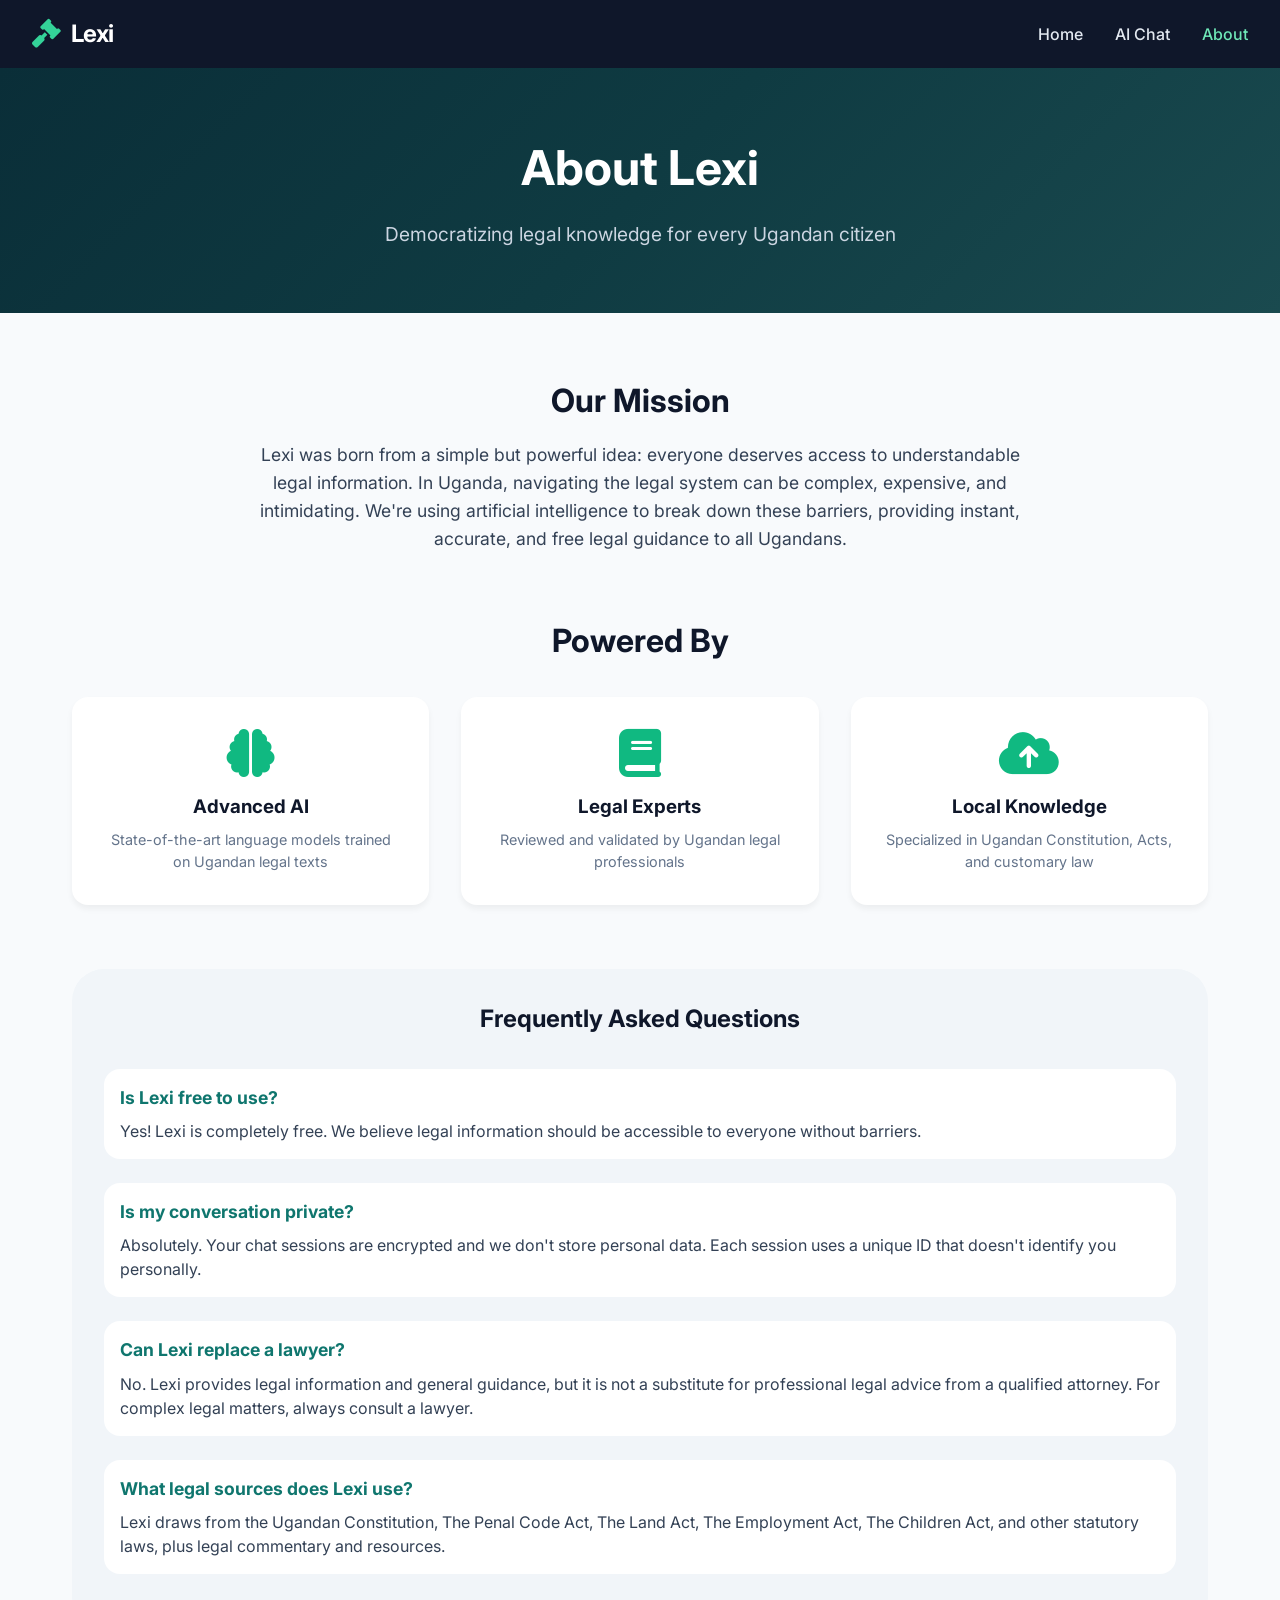
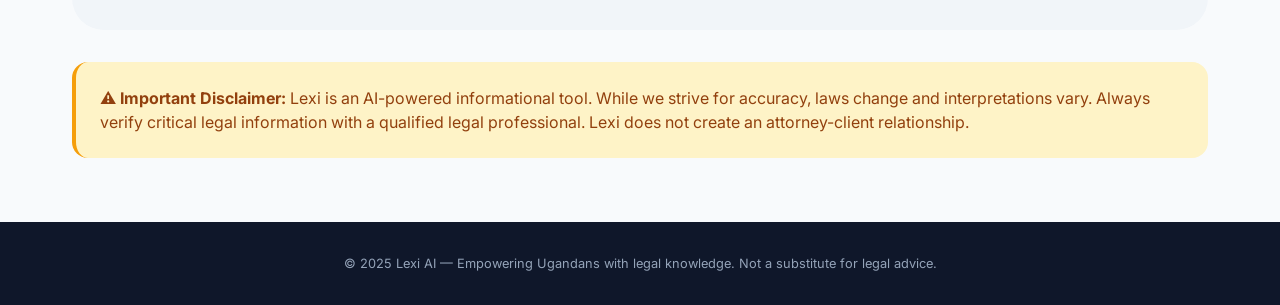
==== about.html @ 68302f78 "Add files via upload" ====
<!DOCTYPE html>
<html lang="en">
<head>
  <meta charset="UTF-8" />
  <meta name="viewport" content="width=device-width, initial-scale=1.0, user-scalable=yes" />
  <title>About Lexi - Uganda Legal AI Assistant</title>
  <link rel="stylesheet" href="styles.css" />
  <link href="https://fonts.googleapis.com/css2?family=Inter:opsz,wght@14..32,300;400;500;600;700&display=swap" rel="stylesheet" />
  <link rel="stylesheet" href="https://cdnjs.cloudflare.com/ajax/libs/font-awesome/6.0.0-beta3/css/all.min.css" />
  <style>
    /* About page specific styles */
    .about-page {
      min-height: 100vh;
      display: flex;
      flex-direction: column;
      background: #f8fafc;
    }
    
    .about-nav {
      background: #0f172a;
      padding: 1rem 2rem;
      display: flex;
      justify-content: space-between;
      align-items: center;
      flex-wrap: wrap;
      gap: 1rem;
    }
    
    .about-nav .logo {
      display: flex;
      align-items: center;
      gap: 10px;
      font-size: 1.5rem;
      font-weight: 700;
      color: white;
      text-decoration: none;
    }
    
    .about-nav .logo i {
      font-size: 1.8rem;
      color: #34d399;
    }
    
    .about-nav .nav-links {
      display: flex;
      gap: 2rem;
    }
    
    .about-nav .nav-links a {
      color: #e2e8f0;
      text-decoration: none;
      font-weight: 500;
      transition: color 0.2s;
    }
    
    .about-nav .nav-links a:hover, .about-nav .nav-links a.active {
      color: #6ee7b7;
    }
    
    .about-hero {
      background: linear-gradient(135deg, #0a2e38 0%, #0f3b42 50%, #1a4a4f 100%);
      color: white;
      padding: 4rem 2rem;
      text-align: center;
    }
    
    .about-hero h1 {
      font-size: 3rem;
      margin-bottom: 1rem;
    }
    
    .about-hero p {
      font-size: 1.2rem;
      max-width: 700px;
      margin: 0 auto;
      color: #cbd5e1;
    }
    
    .about-content {
      max-width: 1200px;
      margin: 0 auto;
      padding: 4rem 2rem;
    }
    
    .mission-section {
      text-align: center;
      margin-bottom: 4rem;
    }
    
    .mission-section h2 {
      font-size: 2rem;
      margin-bottom: 1rem;
      color: #0f172a;
    }
    
    .mission-section p {
      font-size: 1.1rem;
      color: #334155;
      max-width: 800px;
      margin: 0 auto;
      line-height: 1.6;
    }
    
    .team-section {
      margin-bottom: 4rem;
    }
    
    .team-section h2 {
      text-align: center;
      font-size: 2rem;
      margin-bottom: 2rem;
      color: #0f172a;
    }
    
    .team-grid {
      display: flex;
      flex-wrap: wrap;
      gap: 2rem;
      justify-content: center;
    }
    
    .team-card {
      background: white;
      border-radius: 1rem;
      padding: 2rem;
      text-align: center;
      flex: 1;
      min-width: 200px;
      box-shadow: 0 4px 6px rgba(0, 0, 0, 0.05);
      transition: transform 0.2s;
    }
    
    .team-card:hover {
      transform: translateY(-5px);
    }
    
    .team-card i {
      font-size: 3rem;
      color: #10b981;
      margin-bottom: 1rem;
    }
    
    .team-card h3 {
      margin-bottom: 0.5rem;
      color: #0f172a;
    }
    
    .team-card p {
      color: #64748b;
      font-size: 0.9rem;
    }
    
    .faq-section {
      background: #f1f5f9;
      border-radius: 2rem;
      padding: 2rem;
      margin-top: 2rem;
    }
    
    .faq-section h2 {
      text-align: center;
      margin-bottom: 2rem;
      color: #0f172a;
    }
    
    .faq-item {
      margin-bottom: 1.5rem;
      padding: 1rem;
      background: white;
      border-radius: 1rem;
    }
    
    .faq-item h3 {
      color: #0f766e;
      margin-bottom: 0.5rem;
      font-size: 1.1rem;
    }
    
    .faq-item p {
      color: #334155;
      line-height: 1.5;
    }
    
    .disclaimer {
      background: #fef3c7;
      border-left: 4px solid #f59e0b;
      padding: 1.5rem;
      border-radius: 1rem;
      margin-top: 2rem;
    }
    
    .disclaimer p {
      color: #92400e;
      margin: 0;
    }
    
    footer {
      text-align: center;
      padding: 2rem;
      background: #0f172a;
      color: #94a3b8;
      font-size: 0.8rem;
    }
    
    @media (max-width: 768px) {
      .about-hero h1 {
        font-size: 2rem;
      }
      .team-grid {
        flex-direction: column;
      }
    }
  </style>
</head>
<body>
  <div class="about-page">
    <nav class="about-nav">
      <a href="index.html" class="logo">
        <i class="fas fa-gavel"></i>
        <span>Lexi</span>
      </a>
      <div class="nav-links">
        <a href="index.html">Home</a>
        <a href="chat.html">AI Chat</a>
        <a href="about.html" class="active">About</a>
      </div>
    </nav>

    <div class="about-hero">
      <h1>About Lexi</h1>
      <p>Democratizing legal knowledge for every Ugandan citizen</p>
    </div>

    <div class="about-content">
      <div class="mission-section">
        <h2>Our Mission</h2>
        <p>Lexi was born from a simple but powerful idea: everyone deserves access to understandable legal information. In Uganda, navigating the legal system can be complex, expensive, and intimidating. We're using artificial intelligence to break down these barriers, providing instant, accurate, and free legal guidance to all Ugandans.</p>
      </div>

      <div class="team-section">
        <h2>Powered By</h2>
        <div class="team-grid">
          <div class="team-card">
            <i class="fas fa-brain"></i>
            <h3>Advanced AI</h3>
            <p>State-of-the-art language models trained on Ugandan legal texts</p>
          </div>
          <div class="team-card">
            <i class="fas fa-book"></i>
            <h3>Legal Experts</h3>
            <p>Reviewed and validated by Ugandan legal professionals</p>
          </div>
          <div class="team-card">
            <i class="fas fa-cloud-upload-alt"></i>
            <h3>Local Knowledge</h3>
            <p>Specialized in Ugandan Constitution, Acts, and customary law</p>
          </div>
        </div>
      </div>

      <div class="faq-section">
        <h2>Frequently Asked Questions</h2>
        <div class="faq-item">
          <h3>Is Lexi free to use?</h3>
          <p>Yes! Lexi is completely free. We believe legal information should be accessible to everyone without barriers.</p>
        </div>
        <div class="faq-item">
          <h3>Is my conversation private?</h3>
          <p>Absolutely. Your chat sessions are encrypted and we don't store personal data. Each session uses a unique ID that doesn't identify you personally.</p>
        </div>
        <div class="faq-item">
          <h3>Can Lexi replace a lawyer?</h3>
          <p>No. Lexi provides legal information and general guidance, but it is not a substitute for professional legal advice from a qualified attorney. For complex legal matters, always consult a lawyer.</p>
        </div>
        <div class="faq-item">
          <h3>What legal sources does Lexi use?</h3>
          <p>Lexi draws from the Ugandan Constitution, The Penal Code Act, The Land Act, The Employment Act, The Children Act, and other statutory laws, plus legal commentary and resources.</p>
        </div>
      </div>

      <div class="disclaimer">
        <p><strong>⚠️ Important Disclaimer:</strong> Lexi is an AI-powered informational tool. While we strive for accuracy, laws change and interpretations vary. Always verify critical legal information with a qualified legal professional. Lexi does not create an attorney-client relationship.</p>
      </div>
    </div>

    <footer>
      <p>© 2025 Lexi AI — Empowering Ugandans with legal knowledge. Not a substitute for legal advice.</p>
    </footer>
  </div>
</body>
</html>
---- styles.css ----
* {
  margin: 0;
  padding: 0;
  box-sizing: border-box;
}

body {
  font-family: 'Inter', sans-serif;
  background: #f8fafc;
  color: #0f172a;
  line-height: 1.5;
  scroll-behavior: smooth;
}

.app-wrapper {
  min-height: 100vh;
  display: flex;
  flex-direction: column;
}

/* LANDING SECTION */
.landing {
  background: linear-gradient(135deg, #0a2e38 0%, #0f3b42 50%, #1a4a4f 100%);
  color: white;
  padding: 1rem 2rem 4rem;
  position: relative;
  overflow: hidden;
}

.landing::before {
  content: "";
  position: absolute;
  top: -30%;
  right: -10%;
  width: 500px;
  height: 500px;
  background: radial-gradient(circle, rgba(16, 185, 129, 0.15), transparent);
  border-radius: 50%;
  pointer-events: none;
}

.navbar {
  display: flex;
  justify-content: space-between;
  align-items: center;
  max-width: 1300px;
  margin: 0 auto;
  padding: 1rem 0 2rem;
  flex-wrap: wrap;
  gap: 1rem;
}

.logo {
  display: flex;
  align-items: center;
  gap: 10px;
  font-size: 1.8rem;
  font-weight: 700;
  letter-spacing: -0.5px;
}

.logo i {
  font-size: 2rem;
  color: #34d399;
}

.nav-links {
  display: flex;
  gap: 2rem;
  align-items: center;
}

.nav-links a {
  color: #e2e8f0;
  text-decoration: none;
  font-weight: 500;
  transition: color 0.2s;
  cursor: pointer;
}

.nav-links a:hover {
  color: #6ee7b7;
}

.hero {
  max-width: 1300px;
  margin: 2rem auto 0;
  display: flex;
  flex-wrap: wrap;
  align-items: center;
  justify-content: space-between;
  gap: 3rem;
}

.hero-text {
  flex: 1;
  min-width: 280px;
}

.hero-text h1 {
  font-size: 3.2rem;
  font-weight: 700;
  line-height: 1.2;
  background: linear-gradient(to right, #ffffff, #a7f3d0);
  -webkit-background-clip: text;
  background-clip: text;
  color: transparent;
  margin-bottom: 1.2rem;
}

.hero-text p {
  font-size: 1.2rem;
  color: #cbd5e1;
  margin-bottom: 2rem;
  max-width: 550px;
}

.hero-buttons {
  display: flex;
  gap: 1rem;
  flex-wrap: wrap;
}

.btn-primary {
  background: #10b981;
  color: white;
  border: none;
  padding: 0.9rem 2rem;
  border-radius: 60px;
  font-weight: 600;
  font-size: 1rem;
  display: inline-flex;
  align-items: center;
  gap: 10px;
  cursor: pointer;
  transition: all 0.2s ease;
  box-shadow: 0 8px 20px rgba(0, 0, 0, 0.2);
}

.btn-primary:hover {
  background: #059669;
  transform: translateY(-2px);
  box-shadow: 0 12px 24px rgba(0, 0, 0, 0.25);
}

.btn-outline {
  background: transparent;
  border: 1.5px solid #34d399;
  color: #34d399;
  padding: 0.9rem 2rem;
  border-radius: 60px;
  font-weight: 600;
  cursor: pointer;
  transition: all 0.2s;
}

.btn-outline:hover {
  background: rgba(52, 211, 153, 0.1);
  transform: translateY(-2px);
}

.hero-image {
  flex: 1;
  display: flex;
  justify-content: center;
  min-width: 280px;
}

/* Features */
.features {
  background: white;
  padding: 4rem 2rem;
  border-bottom: 1px solid #e2e8f0;
}

.features-container {
  max-width: 1300px;
  margin: 0 auto;
  display: flex;
  flex-wrap: wrap;
  justify-content: space-between;
  gap: 2rem;
}

.feature-card {
  flex: 1;
  text-align: center;
  padding: 1.8rem;
  background: #f1f5f9;
  border-radius: 32px;
  transition: transform 0.2s, box-shadow 0.2s;
}

.feature-card:hover {
  transform: translateY(-5px);
  box-shadow: 0 15px 30px rgba(0, 0, 0, 0.05);
}

.feature-card i {
  font-size: 2.5rem;
  color: #0f766e;
  margin-bottom: 1rem;
}

.feature-card h3 {
  margin-bottom: 0.75rem;
  font-weight: 600;
  font-size: 1.25rem;
}

.feature-card p {
  color: #334155;
  font-size: 0.95rem;
}

/* Chat Section */
.chat-section {
  background: #f1f5f9;
  padding: 3rem 1.5rem 4rem;
  display: flex;
  justify-content: center;
  scroll-margin-top: 20px;
}

.chat-card {
  max-width: 1000px;
  width: 100%;
  background: white;
  border-radius: 2rem;
  box-shadow: 0 25px 45px -12px rgba(0, 0, 0, 0.25);
  overflow: hidden;
  transition: all 0.2s;
}

.chat-header {
  background: #0f172a;
  padding: 1.2rem 1.8rem;
  display: flex;
  align-items: center;
  gap: 12px;
  border-bottom: 1px solid #1e293b;
}

.chat-header i:first-child {
  font-size: 1.8rem;
  color: #34d399;
}

.chat-header h2 {
  font-size: 1.4rem;
  font-weight: 600;
  color: white;
  letter-spacing: -0.3px;
}

.chat-header span {
  background: #10b98120;
  padding: 4px 12px;
  border-radius: 40px;
  font-size: 0.75rem;
  color: #a7f3d0;
  margin-left: auto;
  display: flex;
  align-items: center;
  gap: 6px;
}

.chat-box {
  height: 420px;
  overflow-y: auto;
  padding: 1.5rem;
  background: #ffffff;
  display: flex;
  flex-direction: column;
  gap: 0.8rem;
}

.chat-box::-webkit-scrollbar {
  width: 6px;
}

.chat-box::-webkit-scrollbar-track {
  background: #f1f1f1;
  border-radius: 10px;
}

.chat-box::-webkit-scrollbar-thumb {
  background: #cbd5e1;
  border-radius: 10px;
}

.message {
  max-width: 80%;
  padding: 12px 18px;
  border-radius: 24px;
  line-height: 1.5;
  font-size: 0.95rem;
  animation: fadeSlideUp 0.25s ease-out;
  word-wrap: break-word;
}

@keyframes fadeSlideUp {
  from {
    opacity: 0;
    transform: translateY(8px);
  }
  to {
    opacity: 1;
    transform: translateY(0);
  }
}

.user {
  background: #0b93f6;
  color: white;
  align-self: flex-end;
  border-bottom-right-radius: 6px;
}

.bot {
  background: #f1f5f9;
  color: #0f172a;
  align-self: flex-start;
  border-bottom-left-radius: 6px;
}

.typing {
  background: #e2e8f0;
  color: #475569;
  font-style: italic;
  display: flex;
  align-items: center;
  gap: 6px;
}

.typing i {
  font-size: 0.8rem;
}

.sources {
  margin-top: 12px;
  padding-top: 8px;
  border-top: 1px solid #cbd5e1;
  font-size: 0.7rem;
}

.source {
  background: #f8fafc;
  padding: 5px 8px;
  border-radius: 10px;
  margin-top: 6px;
  font-size: 0.7rem;
  border-left: 3px solid #10b981;
}

.source b {
  color: #0f3b42;
}

.chat-input-area {
  padding: 1rem 1.5rem 1.5rem;
  background: white;
  border-top: 1px solid #e2e8f0;
}

.input-wrapper {
  display: flex;
  align-items: flex-end;
  gap: 12px;
  background: #f8fafc;
  border-radius: 60px;
  padding: 5px 10px 5px 18px;
  border: 1px solid #e2e8f0;
  transition: all 0.2s;
}

.input-wrapper:focus-within {
  border-color: #10b981;
  box-shadow: 0 0 0 3px rgba(16, 185, 129, 0.2);
}

textarea {
  flex: 1;
  border: none;
  background: transparent;
  padding: 12px 0;
  font-family: 'Inter', monospace;
  font-size: 0.95rem;
  resize: none;
  outline: none;
  max-height: 120px;
}

.send-btn {
  background: #10b981;
  border: none;
  width: 44px;
  height: 44px;
  border-radius: 60px;
  color: white;
  cursor: pointer;
  display: flex;
  align-items: center;
  justify-content: center;
  transition: 0.2s;
}

.send-btn:hover {
  background: #059669;
  transform: scale(1.02);
}

.input-hint {
  font-size: 0.7rem;
  color: #64748b;
  margin-top: 10px;
  text-align: center;
}

footer {
  text-align: center;
  padding: 2rem;
  background: #0f172a;
  color: #94a3b8;
  font-size: 0.8rem;
}

/* Responsive */
@media (max-width: 768px) {
  .hero-text h1 {
    font-size: 2.2rem;
  }
  .message {
    max-width: 90%;
  }
  .chat-box {
    height: 360px;
  }
  .landing {
    padding: 1rem 1.2rem 3rem;
  }
}
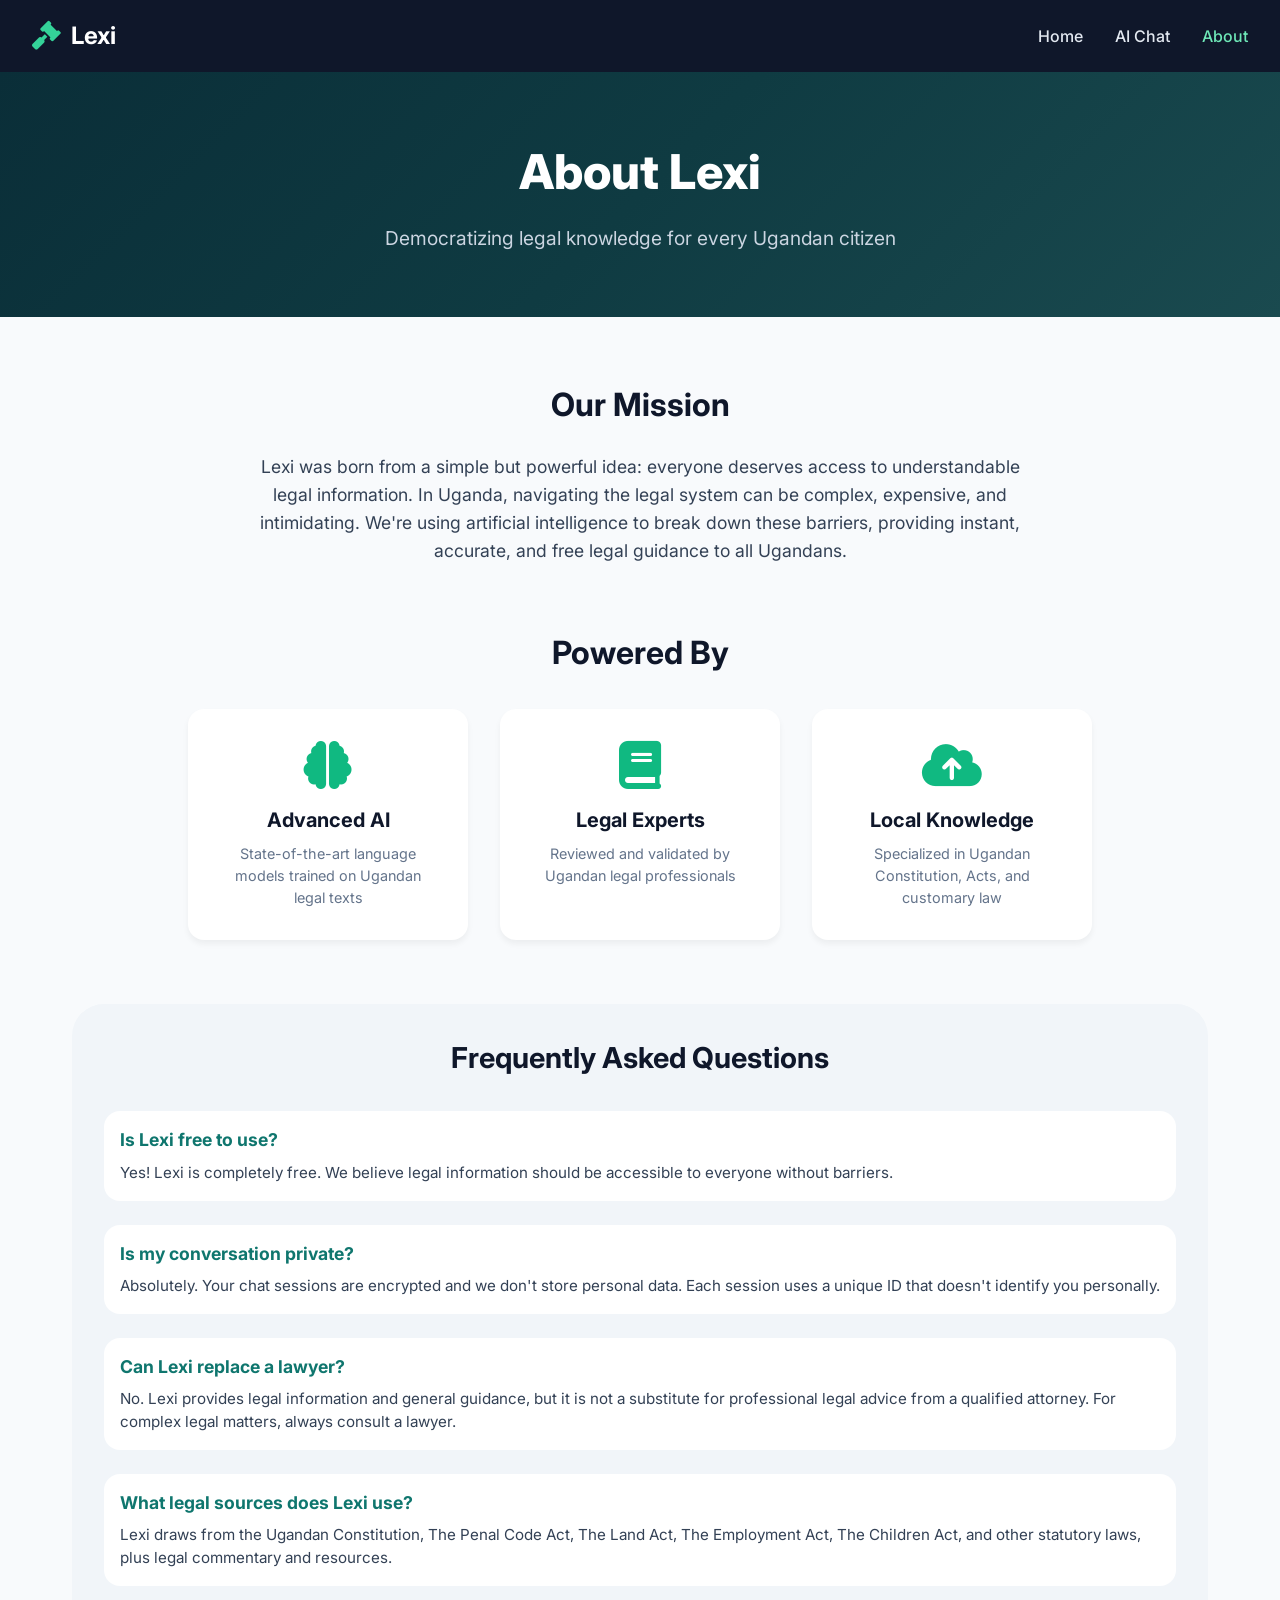
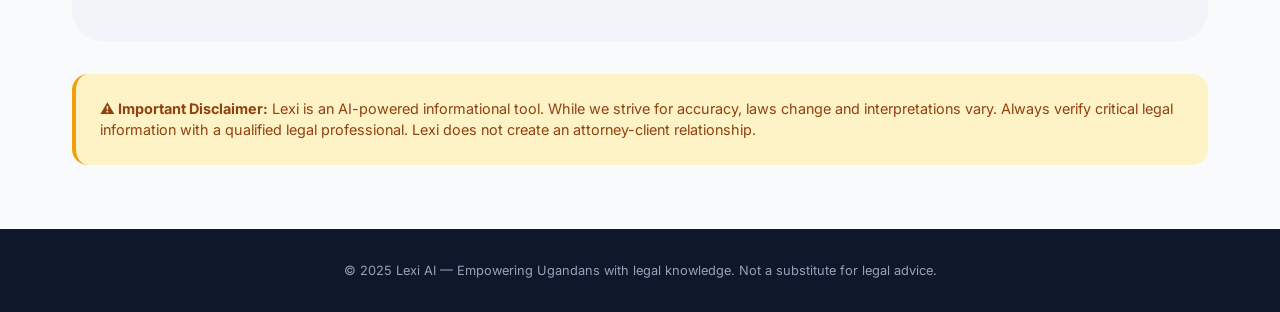
==== commit 146d350d: "Refactor about.html for improved layout and styles Updated the about.html file with responsive desig" ====
--- a/about.html
+++ b/about.html
@@ -2,290 +2,328 @@
 <html lang="en">
 <head>
   <meta charset="UTF-8" />
-  <meta name="viewport" content="width=device-width, initial-scale=1.0, user-scalable=yes" />
+  <meta name="viewport" content="width=device-width, initial-scale=1.0, viewport-fit=cover" />
   <title>About Lexi - Uganda Legal AI Assistant</title>
-  <link rel="stylesheet" href="styles.css" />
-  <link href="https://fonts.googleapis.com/css2?family=Inter:opsz,wght@14..32,300;400;500;600;700&display=swap" rel="stylesheet" />
+  <link href="https://fonts.googleapis.com/css2?family=Inter:opsz,wght@14..32,300;400;500;600;700;800&display=swap" rel="stylesheet" />
   <link rel="stylesheet" href="https://cdnjs.cloudflare.com/ajax/libs/font-awesome/6.0.0-beta3/css/all.min.css" />
   <style>
-    /* About page specific styles */
-    .about-page {
-      min-height: 100vh;
-      display: flex;
-      flex-direction: column;
+    * {
+      margin: 0;
+      padding: 0;
+      box-sizing: border-box;
+    }
+
+    body {
+      font-family: 'Inter', sans-serif;
       background: #f8fafc;
-    }
-    
+      color: #0f172a;
+      line-height: 1.5;
+      overflow-x: hidden;
+    }
+
+    /* Navigation */
     .about-nav {
       background: #0f172a;
-      padding: 1rem 2rem;
+      padding: clamp(0.75rem, 4vw, 1rem) clamp(1rem, 5vw, 2rem);
       display: flex;
       justify-content: space-between;
       align-items: center;
       flex-wrap: wrap;
       gap: 1rem;
     }
-    
-    .about-nav .logo {
+
+    .logo {
       display: flex;
       align-items: center;
       gap: 10px;
-      font-size: 1.5rem;
+      font-size: clamp(1.2rem, 5vw, 1.5rem);
       font-weight: 700;
       color: white;
       text-decoration: none;
     }
-    
-    .about-nav .logo i {
-      font-size: 1.8rem;
+
+    .logo i {
+      font-size: clamp(1.4rem, 6vw, 1.8rem);
       color: #34d399;
     }
-    
-    .about-nav .nav-links {
+
+    .nav-links {
       display: flex;
-      gap: 2rem;
-    }
-    
-    .about-nav .nav-links a {
+      gap: clamp(1rem, 5vw, 2rem);
+    }
+
+    .nav-links a {
       color: #e2e8f0;
       text-decoration: none;
       font-weight: 500;
+      font-size: clamp(0.875rem, 3.5vw, 1rem);
       transition: color 0.2s;
-    }
-    
-    .about-nav .nav-links a:hover, .about-nav .nav-links a.active {
+      padding: 0.5rem 0;
+    }
+
+    .nav-links a:hover, .nav-links a.active {
       color: #6ee7b7;
     }
-    
+
+    /* Hero Section */
     .about-hero {
       background: linear-gradient(135deg, #0a2e38 0%, #0f3b42 50%, #1a4a4f 100%);
       color: white;
-      padding: 4rem 2rem;
-      text-align: center;
-    }
-    
+      padding: clamp(2rem, 8vw, 4rem) clamp(1rem, 5vw, 2rem);
+      text-align: center;
+    }
+
     .about-hero h1 {
-      font-size: 3rem;
-      margin-bottom: 1rem;
-    }
-    
+      font-size: clamp(1.8rem, 7vw, 3rem);
+      margin-bottom: clamp(0.75rem, 3vw, 1rem);
+      font-weight: 800;
+    }
+
     .about-hero p {
-      font-size: 1.2rem;
+      font-size: clamp(0.95rem, 3.5vw, 1.2rem);
       max-width: 700px;
       margin: 0 auto;
       color: #cbd5e1;
     }
-    
+
+    /* Content Sections */
     .about-content {
       max-width: 1200px;
       margin: 0 auto;
-      padding: 4rem 2rem;
-    }
-    
+      padding: clamp(2rem, 8vw, 4rem) clamp(1rem, 5vw, 2rem);
+    }
+
     .mission-section {
       text-align: center;
-      margin-bottom: 4rem;
-    }
-    
+      margin-bottom: clamp(2rem, 8vw, 4rem);
+    }
+
     .mission-section h2 {
-      font-size: 2rem;
-      margin-bottom: 1rem;
-      color: #0f172a;
-    }
-    
+      font-size: clamp(1.5rem, 6vw, 2rem);
+      margin-bottom: clamp(1rem, 4vw, 1.5rem);
+      color: #0f172a;
+    }
+
     .mission-section p {
-      font-size: 1.1rem;
+      font-size: clamp(0.95rem, 3.5vw, 1.1rem);
       color: #334155;
       max-width: 800px;
       margin: 0 auto;
       line-height: 1.6;
     }
-    
+
+    /* Team Section */
     .team-section {
-      margin-bottom: 4rem;
-    }
-    
+      margin-bottom: clamp(2rem, 8vw, 4rem);
+    }
+
     .team-section h2 {
       text-align: center;
-      font-size: 2rem;
-      margin-bottom: 2rem;
-      color: #0f172a;
-    }
-    
+      font-size: clamp(1.5rem, 6vw, 2rem);
+      margin-bottom: clamp(1.5rem, 6vw, 2rem);
+      color: #0f172a;
+    }
+
     .team-grid {
       display: flex;
       flex-wrap: wrap;
-      gap: 2rem;
+      gap: clamp(1rem, 4vw, 2rem);
       justify-content: center;
     }
-    
+
     .team-card {
       background: white;
       border-radius: 1rem;
-      padding: 2rem;
+      padding: clamp(1.2rem, 5vw, 2rem);
       text-align: center;
       flex: 1;
       min-width: 200px;
+      max-width: 280px;
       box-shadow: 0 4px 6px rgba(0, 0, 0, 0.05);
       transition: transform 0.2s;
     }
-    
+
     .team-card:hover {
       transform: translateY(-5px);
     }
-    
+
     .team-card i {
-      font-size: 3rem;
+      font-size: clamp(2rem, 8vw, 3rem);
       color: #10b981;
       margin-bottom: 1rem;
     }
-    
+
     .team-card h3 {
       margin-bottom: 0.5rem;
       color: #0f172a;
-    }
-    
+      font-size: clamp(1rem, 4vw, 1.25rem);
+    }
+
     .team-card p {
       color: #64748b;
-      font-size: 0.9rem;
-    }
-    
+      font-size: clamp(0.8rem, 3vw, 0.9rem);
+    }
+
+    /* FAQ Section */
     .faq-section {
       background: #f1f5f9;
-      border-radius: 2rem;
-      padding: 2rem;
+      border-radius: clamp(1rem, 4vw, 2rem);
+      padding: clamp(1.5rem, 5vw, 2rem);
       margin-top: 2rem;
     }
-    
+
     .faq-section h2 {
       text-align: center;
-      margin-bottom: 2rem;
-      color: #0f172a;
-    }
-    
+      margin-bottom: clamp(1.5rem, 5vw, 2rem);
+      color: #0f172a;
+      font-size: clamp(1.3rem, 5.5vw, 1.8rem);
+    }
+
     .faq-item {
       margin-bottom: 1.5rem;
-      padding: 1rem;
+      padding: clamp(0.8rem, 3vw, 1rem);
       background: white;
       border-radius: 1rem;
     }
-    
+
     .faq-item h3 {
       color: #0f766e;
       margin-bottom: 0.5rem;
-      font-size: 1.1rem;
-    }
-    
+      font-size: clamp(0.95rem, 3.5vw, 1.1rem);
+    }
+
     .faq-item p {
       color: #334155;
       line-height: 1.5;
-    }
-    
+      font-size: clamp(0.85rem, 3.2vw, 0.95rem);
+    }
+
+    /* Disclaimer */
     .disclaimer {
       background: #fef3c7;
       border-left: 4px solid #f59e0b;
-      padding: 1.5rem;
+      padding: clamp(1rem, 4vw, 1.5rem);
       border-radius: 1rem;
       margin-top: 2rem;
     }
-    
+
     .disclaimer p {
       color: #92400e;
       margin: 0;
-    }
-    
+      font-size: clamp(0.8rem, 3vw, 0.9rem);
+    }
+
+    /* Footer */
     footer {
       text-align: center;
-      padding: 2rem;
+      padding: clamp(1.2rem, 4vw, 2rem);
       background: #0f172a;
       color: #94a3b8;
-      font-size: 0.8rem;
-    }
-    
+      font-size: clamp(0.7rem, 2.5vw, 0.8rem);
+    }
+
+    /* Responsive */
     @media (max-width: 768px) {
-      .about-hero h1 {
-        font-size: 2rem;
-      }
+      .about-nav {
+        flex-direction: column;
+        text-align: center;
+      }
+      
       .team-grid {
         flex-direction: column;
+        align-items: center;
+      }
+      
+      .team-card {
+        max-width: 100%;
+        width: 100%;
+      }
+    }
+
+    @media (max-width: 480px) {
+      .nav-links {
+        justify-content: center;
+        width: 100%;
+      }
+      
+      .faq-item {
+        padding: 0.8rem;
       }
     }
   </style>
 </head>
 <body>
-  <div class="about-page">
-    <nav class="about-nav">
-      <a href="index.html" class="logo">
-        <i class="fas fa-gavel"></i>
-        <span>Lexi</span>
-      </a>
-      <div class="nav-links">
-        <a href="index.html">Home</a>
-        <a href="chat.html">AI Chat</a>
-        <a href="about.html" class="active">About</a>
-      </div>
-    </nav>
-
-    <div class="about-hero">
-      <h1>About Lexi</h1>
-      <p>Democratizing legal knowledge for every Ugandan citizen</p>
-    </div>
-
-    <div class="about-content">
-      <div class="mission-section">
-        <h2>Our Mission</h2>
-        <p>Lexi was born from a simple but powerful idea: everyone deserves access to understandable legal information. In Uganda, navigating the legal system can be complex, expensive, and intimidating. We're using artificial intelligence to break down these barriers, providing instant, accurate, and free legal guidance to all Ugandans.</p>
-      </div>
-
-      <div class="team-section">
-        <h2>Powered By</h2>
-        <div class="team-grid">
-          <div class="team-card">
-            <i class="fas fa-brain"></i>
-            <h3>Advanced AI</h3>
-            <p>State-of-the-art language models trained on Ugandan legal texts</p>
-          </div>
-          <div class="team-card">
-            <i class="fas fa-book"></i>
-            <h3>Legal Experts</h3>
-            <p>Reviewed and validated by Ugandan legal professionals</p>
-          </div>
-          <div class="team-card">
-            <i class="fas fa-cloud-upload-alt"></i>
-            <h3>Local Knowledge</h3>
-            <p>Specialized in Ugandan Constitution, Acts, and customary law</p>
-          </div>
+  <nav class="about-nav">
+    <a href="index.html" class="logo">
+      <i class="fas fa-gavel"></i>
+      <span>Lexi</span>
+    </a>
+    <div class="nav-links">
+      <a href="index.html">Home</a>
+      <a href="chat.html">AI Chat</a>
+      <a href="about.html" class="active">About</a>
+    </div>
+  </nav>
+
+  <div class="about-hero">
+    <h1>About Lexi</h1>
+    <p>Democratizing legal knowledge for every Ugandan citizen</p>
+  </div>
+
+  <div class="about-content">
+    <div class="mission-section">
+      <h2>Our Mission</h2>
+      <p>Lexi was born from a simple but powerful idea: everyone deserves access to understandable legal information. In Uganda, navigating the legal system can be complex, expensive, and intimidating. We're using artificial intelligence to break down these barriers, providing instant, accurate, and free legal guidance to all Ugandans.</p>
+    </div>
+
+    <div class="team-section">
+      <h2>Powered By</h2>
+      <div class="team-grid">
+        <div class="team-card">
+          <i class="fas fa-brain"></i>
+          <h3>Advanced AI</h3>
+          <p>State-of-the-art language models trained on Ugandan legal texts</p>
         </div>
-      </div>
-
-      <div class="faq-section">
-        <h2>Frequently Asked Questions</h2>
-        <div class="faq-item">
-          <h3>Is Lexi free to use?</h3>
-          <p>Yes! Lexi is completely free. We believe legal information should be accessible to everyone without barriers.</p>
+        <div class="team-card">
+          <i class="fas fa-book"></i>
+          <h3>Legal Experts</h3>
+          <p>Reviewed and validated by Ugandan legal professionals</p>
         </div>
-        <div class="faq-item">
-          <h3>Is my conversation private?</h3>
-          <p>Absolutely. Your chat sessions are encrypted and we don't store personal data. Each session uses a unique ID that doesn't identify you personally.</p>
+        <div class="team-card">
+          <i class="fas fa-cloud-upload-alt"></i>
+          <h3>Local Knowledge</h3>
+          <p>Specialized in Ugandan Constitution, Acts, and customary law</p>
         </div>
-        <div class="faq-item">
-          <h3>Can Lexi replace a lawyer?</h3>
-          <p>No. Lexi provides legal information and general guidance, but it is not a substitute for professional legal advice from a qualified attorney. For complex legal matters, always consult a lawyer.</p>
-        </div>
-        <div class="faq-item">
-          <h3>What legal sources does Lexi use?</h3>
-          <p>Lexi draws from the Ugandan Constitution, The Penal Code Act, The Land Act, The Employment Act, The Children Act, and other statutory laws, plus legal commentary and resources.</p>
-        </div>
-      </div>
-
-      <div class="disclaimer">
-        <p><strong>⚠️ Important Disclaimer:</strong> Lexi is an AI-powered informational tool. While we strive for accuracy, laws change and interpretations vary. Always verify critical legal information with a qualified legal professional. Lexi does not create an attorney-client relationship.</p>
-      </div>
-    </div>
-
-    <footer>
-      <p>© 2025 Lexi AI — Empowering Ugandans with legal knowledge. Not a substitute for legal advice.</p>
-    </footer>
+      </div>
+    </div>
+
+    <div class="faq-section">
+      <h2>Frequently Asked Questions</h2>
+      <div class="faq-item">
+        <h3>Is Lexi free to use?</h3>
+        <p>Yes! Lexi is completely free. We believe legal information should be accessible to everyone without barriers.</p>
+      </div>
+      <div class="faq-item">
+        <h3>Is my conversation private?</h3>
+        <p>Absolutely. Your chat sessions are encrypted and we don't store personal data. Each session uses a unique ID that doesn't identify you personally.</p>
+      </div>
+      <div class="faq-item">
+        <h3>Can Lexi replace a lawyer?</h3>
+        <p>No. Lexi provides legal information and general guidance, but it is not a substitute for professional legal advice from a qualified attorney. For complex legal matters, always consult a lawyer.</p>
+      </div>
+      <div class="faq-item">
+        <h3>What legal sources does Lexi use?</h3>
+        <p>Lexi draws from the Ugandan Constitution, The Penal Code Act, The Land Act, The Employment Act, The Children Act, and other statutory laws, plus legal commentary and resources.</p>
+      </div>
+    </div>
+
+    <div class="disclaimer">
+      <p><strong>⚠️ Important Disclaimer:</strong> Lexi is an AI-powered informational tool. While we strive for accuracy, laws change and interpretations vary. Always verify critical legal information with a qualified legal professional. Lexi does not create an attorney-client relationship.</p>
+    </div>
   </div>
+
+  <footer>
+    <p>© 2025 Lexi AI — Empowering Ugandans with legal knowledge. Not a substitute for legal advice.</p>
+  </footer>
 </body>
-</html>+</html>
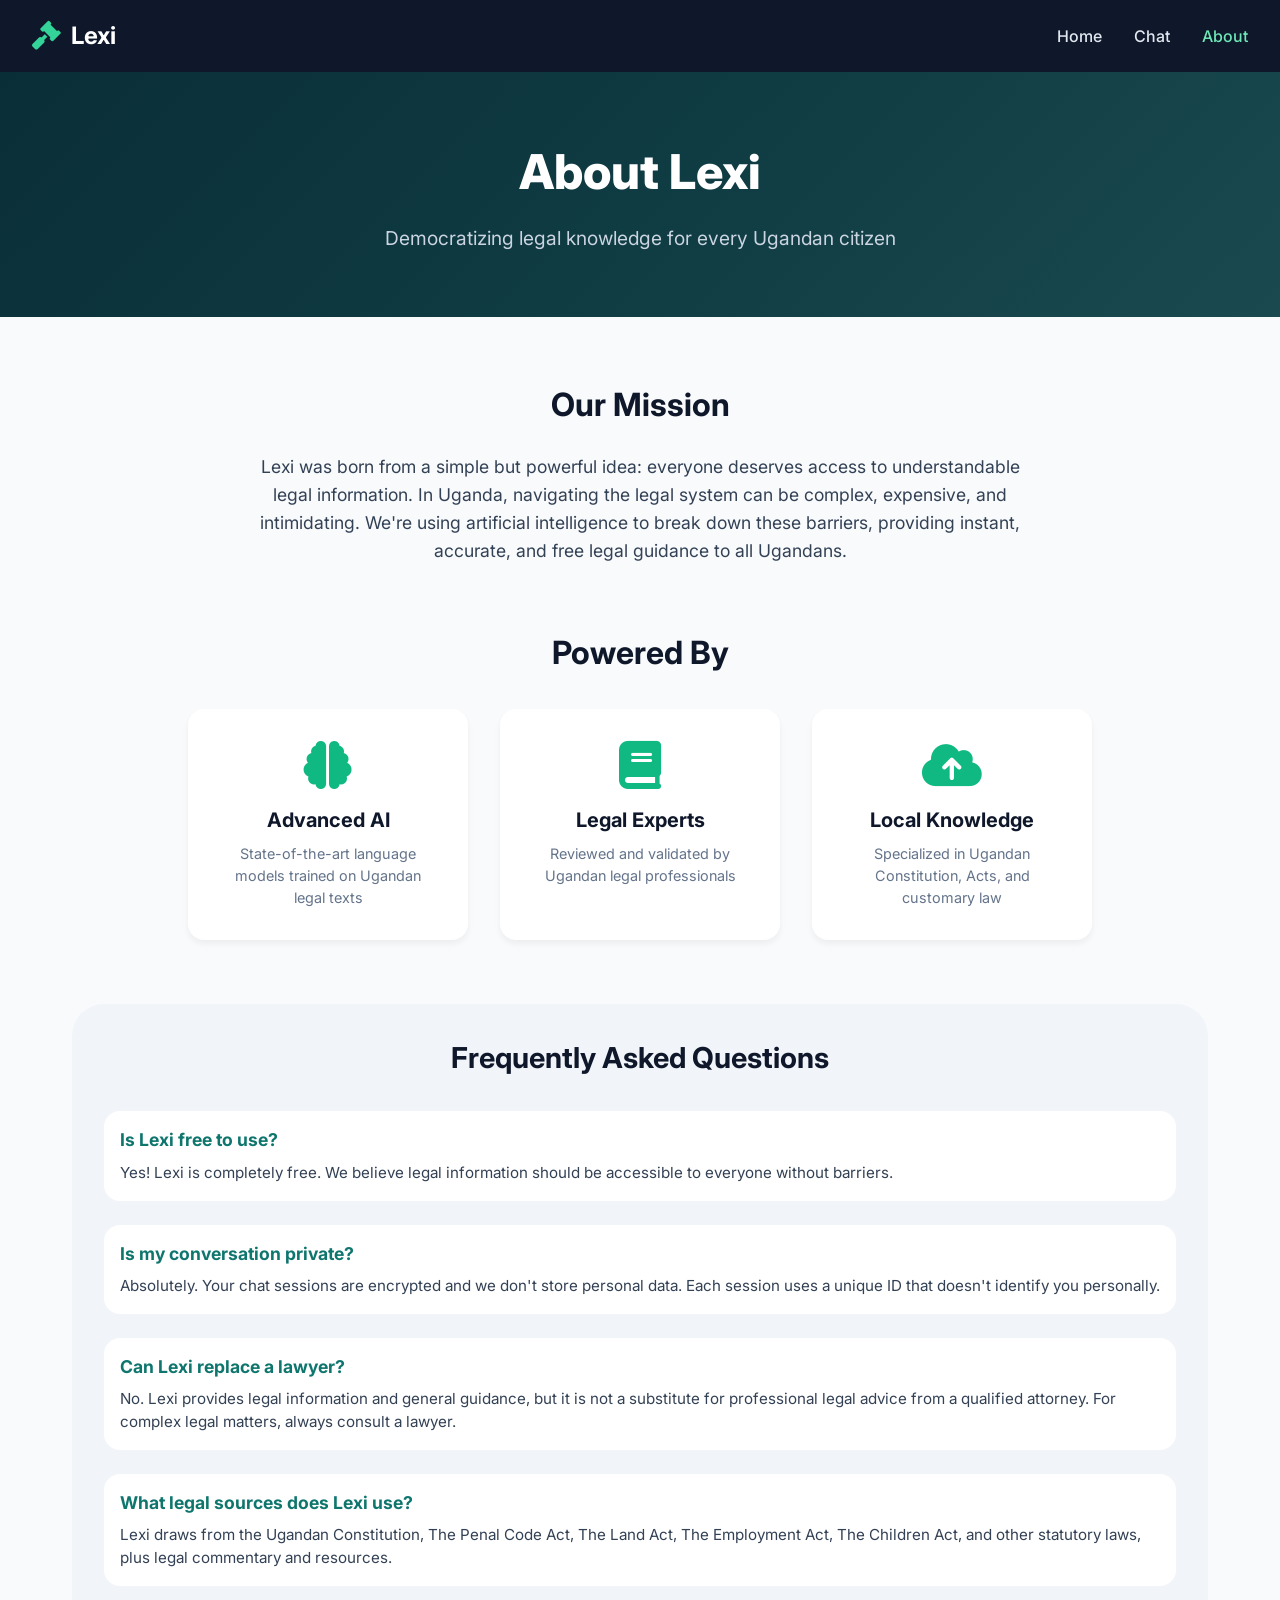
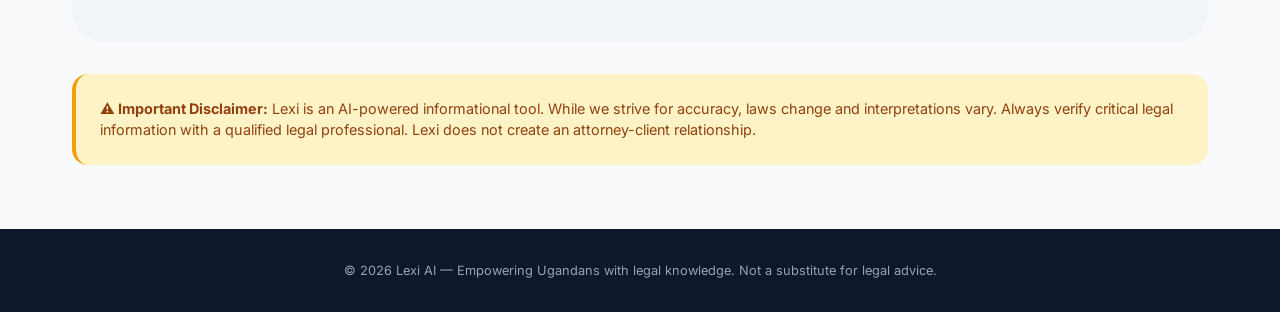
==== commit 69316e62: "Update about.html with new content and styles" ====
--- a/about.html
+++ b/about.html
@@ -2,8 +2,11 @@
 <html lang="en">
 <head>
   <meta charset="UTF-8" />
-  <meta name="viewport" content="width=device-width, initial-scale=1.0, viewport-fit=cover" />
+  <meta name="viewport" content="width=device-width, initial-scale=1.0, viewport-fit=cover, user-scalable=yes" />
   <title>About Lexi - Uganda Legal AI Assistant</title>
+  <!-- Favicon -->
+  <link rel="icon" type="image/svg+xml" href="data:image/svg+xml,%3Csvg xmlns='http://www.w3.org/2000/svg' viewBox='0 0 100 100'%3E%3Crect width='100' height='100' rx='20' fill='%2310b981'/%3E%3Ctext x='50' y='70' font-size='50' text-anchor='middle' fill='white' font-family='Arial'%3E⚖%3C/text%3E%3C/svg%3E">
+  <link rel="apple-touch-icon" href="data:image/svg+xml,%3Csvg xmlns='http://www.w3.org/2000/svg' viewBox='0 0 100 100'%3E%3Crect width='100' height='100' rx='20' fill='%2310b981'/%3E%3Ctext x='50' y='70' font-size='50' text-anchor='middle' fill='white' font-family='Arial'%3E⚖%3C/text%3E%3C/svg%3E">
   <link href="https://fonts.googleapis.com/css2?family=Inter:opsz,wght@14..32,300;400;500;600;700;800&display=swap" rel="stylesheet" />
   <link rel="stylesheet" href="https://cdnjs.cloudflare.com/ajax/libs/font-awesome/6.0.0-beta3/css/all.min.css" />
   <style>
@@ -21,7 +24,6 @@
       overflow-x: hidden;
     }
 
-    /* Navigation */
     .about-nav {
       background: #0f172a;
       padding: clamp(0.75rem, 4vw, 1rem) clamp(1rem, 5vw, 2rem);
@@ -65,7 +67,6 @@
       color: #6ee7b7;
     }
 
-    /* Hero Section */
     .about-hero {
       background: linear-gradient(135deg, #0a2e38 0%, #0f3b42 50%, #1a4a4f 100%);
       color: white;
@@ -86,7 +87,6 @@
       color: #cbd5e1;
     }
 
-    /* Content Sections */
     .about-content {
       max-width: 1200px;
       margin: 0 auto;
@@ -112,7 +112,6 @@
       line-height: 1.6;
     }
 
-    /* Team Section */
     .team-section {
       margin-bottom: clamp(2rem, 8vw, 4rem);
     }
@@ -164,7 +163,6 @@
       font-size: clamp(0.8rem, 3vw, 0.9rem);
     }
 
-    /* FAQ Section */
     .faq-section {
       background: #f1f5f9;
       border-radius: clamp(1rem, 4vw, 2rem);
@@ -198,7 +196,6 @@
       font-size: clamp(0.85rem, 3.2vw, 0.95rem);
     }
 
-    /* Disclaimer */
     .disclaimer {
       background: #fef3c7;
       border-left: 4px solid #f59e0b;
@@ -213,7 +210,6 @@
       font-size: clamp(0.8rem, 3vw, 0.9rem);
     }
 
-    /* Footer */
     footer {
       text-align: center;
       padding: clamp(1.2rem, 4vw, 2rem);
@@ -222,18 +218,15 @@
       font-size: clamp(0.7rem, 2.5vw, 0.8rem);
     }
 
-    /* Responsive */
     @media (max-width: 768px) {
       .about-nav {
         flex-direction: column;
         text-align: center;
       }
-      
       .team-grid {
         flex-direction: column;
         align-items: center;
       }
-      
       .team-card {
         max-width: 100%;
         width: 100%;
@@ -245,7 +238,6 @@
         justify-content: center;
         width: 100%;
       }
-      
       .faq-item {
         padding: 0.8rem;
       }
@@ -260,7 +252,7 @@
     </a>
     <div class="nav-links">
       <a href="index.html">Home</a>
-      <a href="chat.html">AI Chat</a>
+      <a href="chat.html">Chat</a>
       <a href="about.html" class="active">About</a>
     </div>
   </nav>
@@ -323,7 +315,7 @@
   </div>
 
   <footer>
-    <p>© 2025 Lexi AI — Empowering Ugandans with legal knowledge. Not a substitute for legal advice.</p>
+    <p>© 2026 Lexi AI — Empowering Ugandans with legal knowledge. Not a substitute for legal advice.</p>
   </footer>
 </body>
 </html>
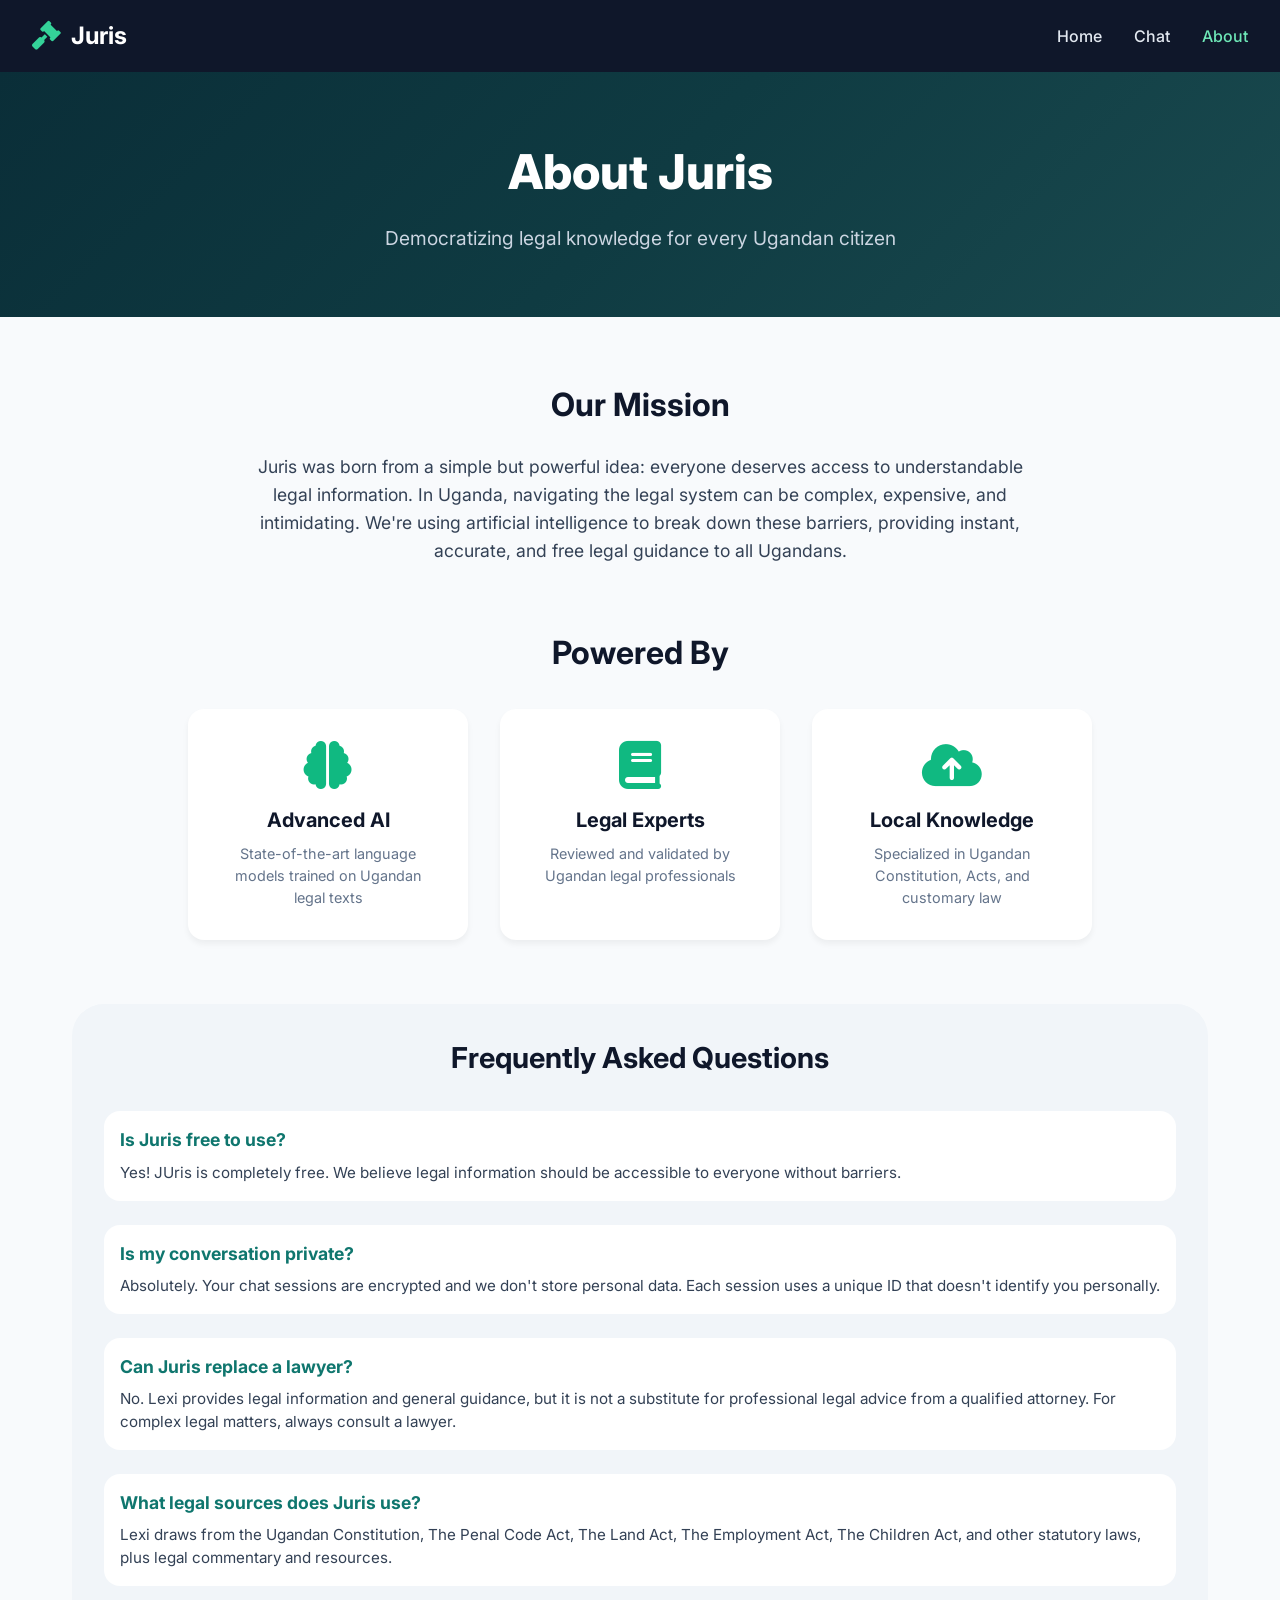
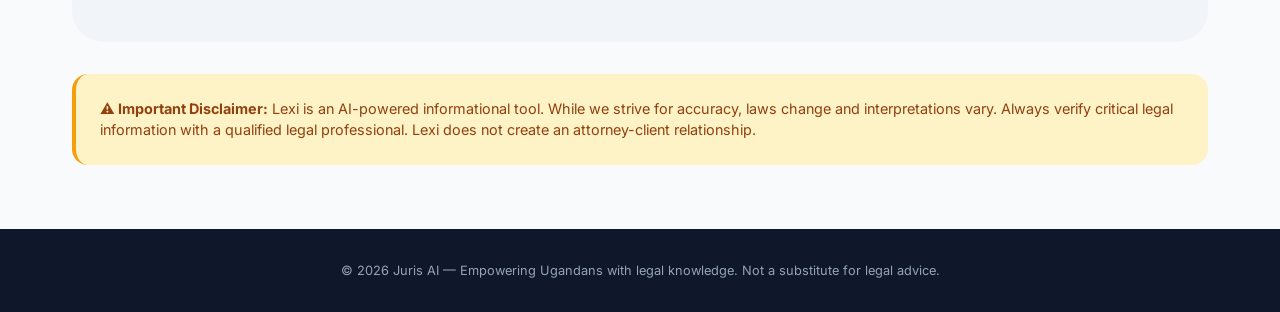
==== commit 391bce3d: "Rename Lexi to Juris in about.html" ====
--- a/about.html
+++ b/about.html
@@ -3,7 +3,7 @@
 <head>
   <meta charset="UTF-8" />
   <meta name="viewport" content="width=device-width, initial-scale=1.0, viewport-fit=cover, user-scalable=yes" />
-  <title>About Lexi - Uganda Legal AI Assistant</title>
+  <title>About Juris - Uganda Legal AI Assistant</title>
   <!-- Favicon -->
   <link rel="icon" type="image/svg+xml" href="data:image/svg+xml,%3Csvg xmlns='http://www.w3.org/2000/svg' viewBox='0 0 100 100'%3E%3Crect width='100' height='100' rx='20' fill='%2310b981'/%3E%3Ctext x='50' y='70' font-size='50' text-anchor='middle' fill='white' font-family='Arial'%3E⚖%3C/text%3E%3C/svg%3E">
   <link rel="apple-touch-icon" href="data:image/svg+xml,%3Csvg xmlns='http://www.w3.org/2000/svg' viewBox='0 0 100 100'%3E%3Crect width='100' height='100' rx='20' fill='%2310b981'/%3E%3Ctext x='50' y='70' font-size='50' text-anchor='middle' fill='white' font-family='Arial'%3E⚖%3C/text%3E%3C/svg%3E">
@@ -248,7 +248,7 @@
   <nav class="about-nav">
     <a href="index.html" class="logo">
       <i class="fas fa-gavel"></i>
-      <span>Lexi</span>
+      <span>Juris</span>
     </a>
     <div class="nav-links">
       <a href="index.html">Home</a>
@@ -258,14 +258,14 @@
   </nav>
 
   <div class="about-hero">
-    <h1>About Lexi</h1>
+    <h1>About Juris</h1>
     <p>Democratizing legal knowledge for every Ugandan citizen</p>
   </div>
 
   <div class="about-content">
     <div class="mission-section">
       <h2>Our Mission</h2>
-      <p>Lexi was born from a simple but powerful idea: everyone deserves access to understandable legal information. In Uganda, navigating the legal system can be complex, expensive, and intimidating. We're using artificial intelligence to break down these barriers, providing instant, accurate, and free legal guidance to all Ugandans.</p>
+      <p>Juris was born from a simple but powerful idea: everyone deserves access to understandable legal information. In Uganda, navigating the legal system can be complex, expensive, and intimidating. We're using artificial intelligence to break down these barriers, providing instant, accurate, and free legal guidance to all Ugandans.</p>
     </div>
 
     <div class="team-section">
@@ -292,19 +292,19 @@
     <div class="faq-section">
       <h2>Frequently Asked Questions</h2>
       <div class="faq-item">
-        <h3>Is Lexi free to use?</h3>
-        <p>Yes! Lexi is completely free. We believe legal information should be accessible to everyone without barriers.</p>
+        <h3>Is Juris free to use?</h3>
+        <p>Yes! JUris is completely free. We believe legal information should be accessible to everyone without barriers.</p>
       </div>
       <div class="faq-item">
         <h3>Is my conversation private?</h3>
         <p>Absolutely. Your chat sessions are encrypted and we don't store personal data. Each session uses a unique ID that doesn't identify you personally.</p>
       </div>
       <div class="faq-item">
-        <h3>Can Lexi replace a lawyer?</h3>
+        <h3>Can Juris replace a lawyer?</h3>
         <p>No. Lexi provides legal information and general guidance, but it is not a substitute for professional legal advice from a qualified attorney. For complex legal matters, always consult a lawyer.</p>
       </div>
       <div class="faq-item">
-        <h3>What legal sources does Lexi use?</h3>
+        <h3>What legal sources does Juris use?</h3>
         <p>Lexi draws from the Ugandan Constitution, The Penal Code Act, The Land Act, The Employment Act, The Children Act, and other statutory laws, plus legal commentary and resources.</p>
       </div>
     </div>
@@ -315,7 +315,7 @@
   </div>
 
   <footer>
-    <p>© 2026 Lexi AI — Empowering Ugandans with legal knowledge. Not a substitute for legal advice.</p>
+    <p>© 2026 Juris AI — Empowering Ugandans with legal knowledge. Not a substitute for legal advice.</p>
   </footer>
 </body>
 </html>
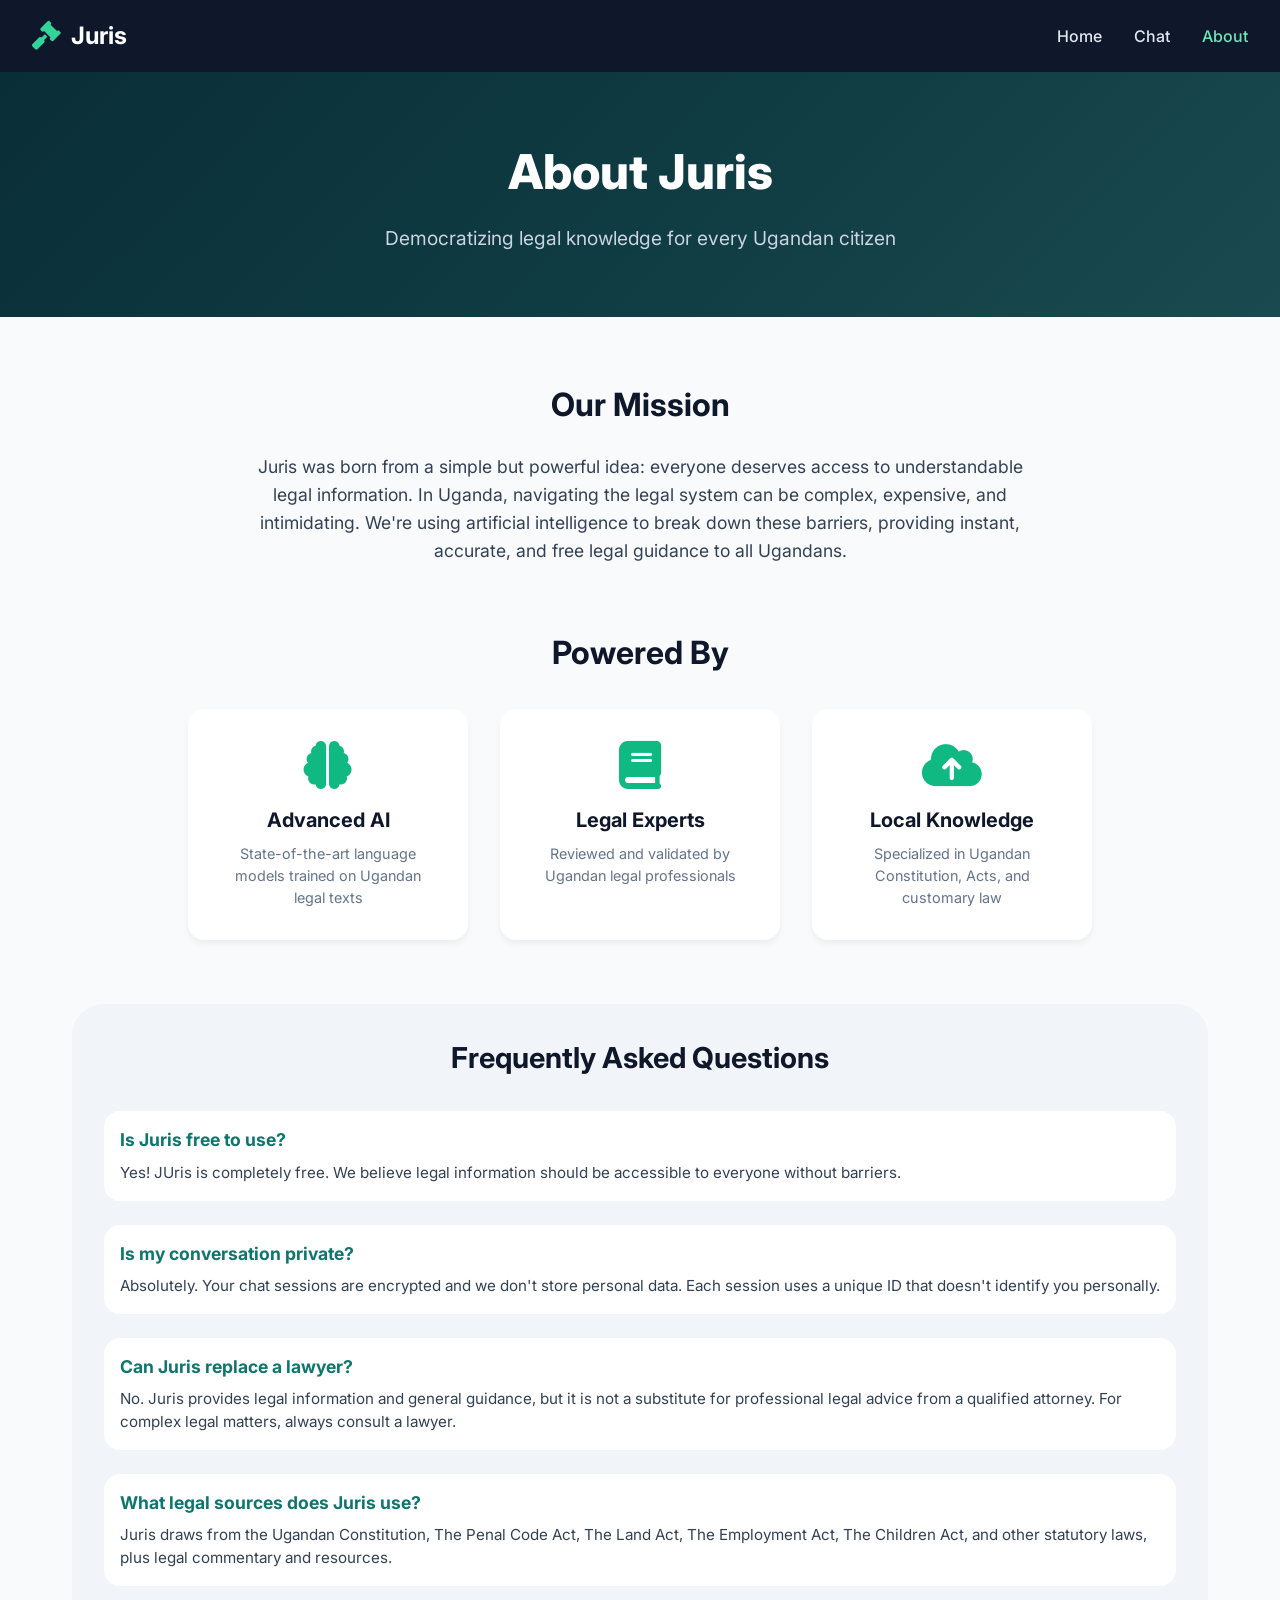
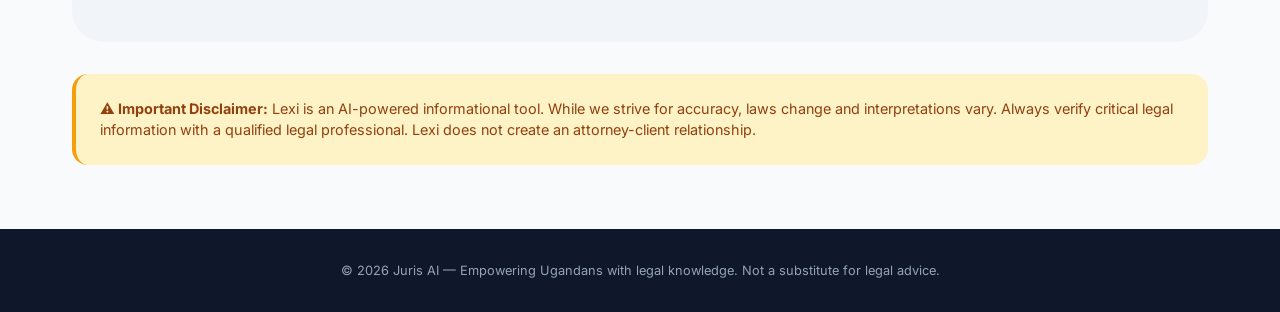
==== commit 9db6c4ca: "Fix HTML encoding issues in about.html" ====
--- a/about.html
+++ b/about.html
@@ -301,11 +301,11 @@
       </div>
       <div class="faq-item">
         <h3>Can Juris replace a lawyer?</h3>
-        <p>No. Lexi provides legal information and general guidance, but it is not a substitute for professional legal advice from a qualified attorney. For complex legal matters, always consult a lawyer.</p>
+        <p>No. Juris provides legal information and general guidance, but it is not a substitute for professional legal advice from a qualified attorney. For complex legal matters, always consult a lawyer.</p>
       </div>
       <div class="faq-item">
         <h3>What legal sources does Juris use?</h3>
-        <p>Lexi draws from the Ugandan Constitution, The Penal Code Act, The Land Act, The Employment Act, The Children Act, and other statutory laws, plus legal commentary and resources.</p>
+        <p>Juris draws from the Ugandan Constitution, The Penal Code Act, The Land Act, The Employment Act, The Children Act, and other statutory laws, plus legal commentary and resources.</p>
       </div>
     </div>
 
